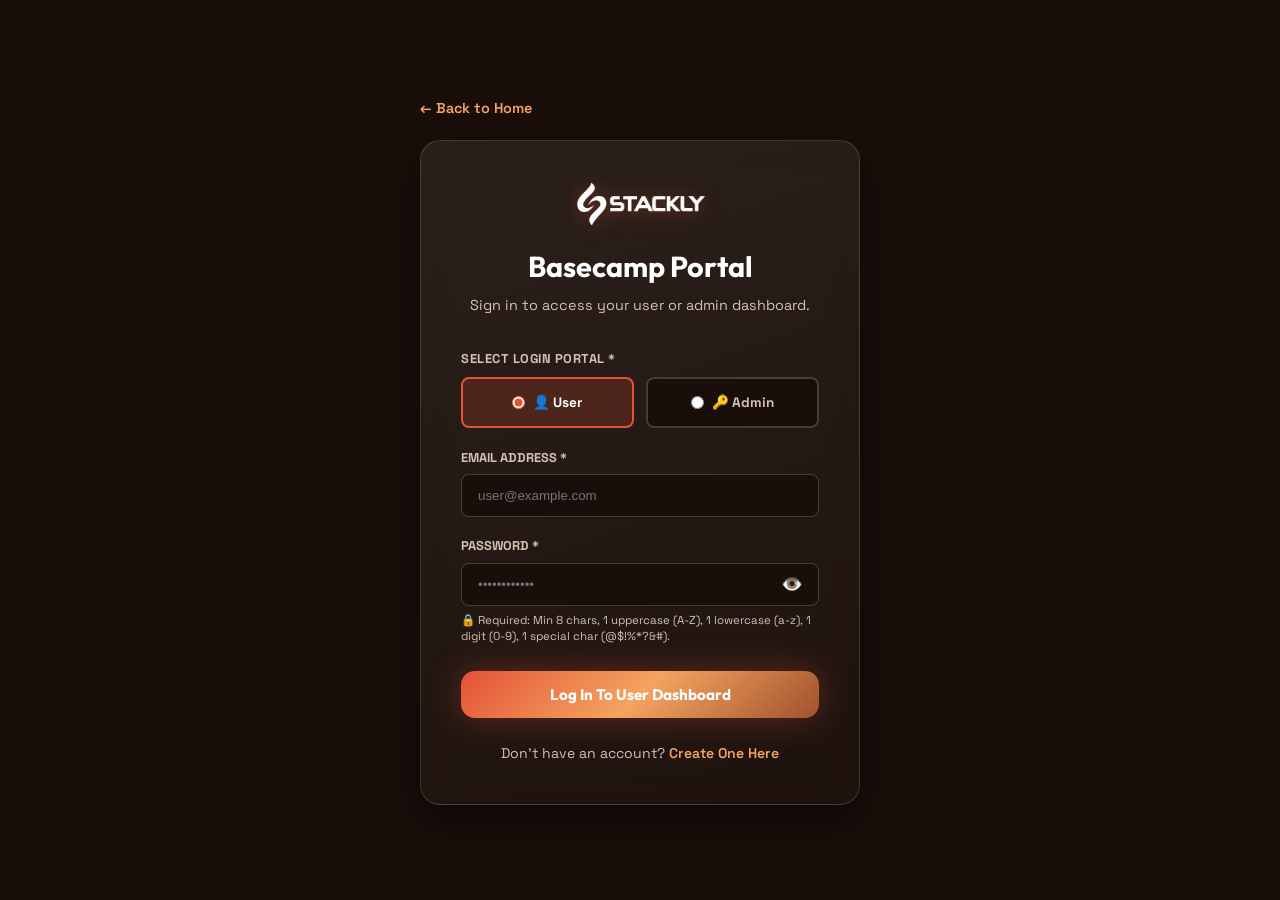
==== login.html @ 4f135f8e "hi" ====
<!DOCTYPE html>
<html lang="en">
<head>
    <meta charset="UTF-8">
    <meta name="viewport" content="width=device-width, initial-scale=1.0">
    <title>Basecamp Login — Stackly Adventure Tourism</title>
    <meta name="description" content="Log in to your Stackly Adventurer or Admin account to view active bookings, gear lists, and dispatch controls.">
    <link rel="icon" type="image/webp" href="images/logoStackly.webp">

    <!-- Fonts -->
    <link rel="preconnect" href="https://fonts.googleapis.com">
    <link rel="preconnect" href="https://fonts.gstatic.com" crossorigin>
    <link href="https://fonts.googleapis.com/css2?family=Outfit:wght@400;500;600;700;800;900&family=Space+Grotesk:wght@400;500;600;700&display=swap" rel="stylesheet">

    <!-- Stylesheet -->
    <link rel="stylesheet" href="css/style.css">
    <style>
        .role-option {
            transition: all 0.2s ease;
        }
        .role-option.active-role {
            border-color: var(--color-primary) !important;
            background: rgba(227, 83, 54, 0.2) !important;
            color: #FFF !important;
        }
        .password-toggle-icon {
            user-select: none;
            cursor: pointer;
            transition: transform 0.2s ease;
        }
        .password-toggle-icon:hover {
            transform: scale(1.15);
        }
    </style>
</head>
<body style="background: var(--color-secondary); color: var(--color-text); min-height: 100vh; display: flex; align-items: center; justify-content: center; padding: 2rem 1rem;">

    <!-- PRELOADER -->
    <div class="preloader" id="preloader">
        <div class="preloader-inner">
            <img src="images/logoStackly.webp" alt="Stackly Logo" class="preloader-logo" style="height: 52px; margin-bottom: 1.5rem;">
            <div class="preloader-bar-wrap">
                <div class="preloader-bar" id="plBar"></div>
            </div>
        </div>
    </div>

    <!-- LOGIN FORM CONTAINER -->
    <main style="width: 100%; max-width: 440px;">
        <div style="margin-bottom: 1.2rem; text-align: left;">
            <a href="index.html" style="color: var(--color-primary-light); font-size: 0.9rem; text-decoration: none; font-weight: 600; display: inline-flex; align-items: center; gap: 0.4rem;">
                ← Back to Home
            </a>
        </div>

        <div class="glass-card" style="padding: 2.5rem;">
            <div style="text-align: center; margin-bottom: 2rem;">
                <a href="index.html">
                    <img src="images/logoStackly.webp" alt="Stackly Logo" class="logo-img" style="height: 46px; margin: 0 auto 1rem;">
                </a>
                <h1 style="font-family: var(--font-heading); color: #FFF; font-size: 1.8rem;">Basecamp Portal</h1>
                <p style="color: var(--color-text-muted); font-size: 0.9rem; margin-top: 0.3rem;">Sign in to access your user or admin dashboard.</p>
            </div>

            <form id="loginForm" style="display: flex; flex-direction: column; gap: 1.2rem;">
                <!-- ROLE SELECTOR OPTION -->
                <div>
                    <label style="display: block; font-size: 0.8rem; font-weight: 700; color: var(--color-text-muted); margin-bottom: 0.5rem; letter-spacing: 0.5px;">SELECT LOGIN PORTAL *</label>
                    <div style="display: grid; grid-template-columns: 1fr 1fr; gap: 0.8rem;">
                        <label id="roleUserLabel" class="role-option active-role" style="display: flex; align-items: center; justify-content: center; gap: 0.5rem; padding: 0.8rem 0.5rem; border-radius: var(--radius-sm); border: 2px solid rgba(245,245,220,0.2); background: rgba(26,14,10,0.85); color: var(--color-text-muted); font-weight: 700; cursor: pointer; font-size: 0.85rem; text-align: center;">
                            <input type="radio" name="loginRole" value="user" checked style="accent-color: var(--color-primary);">
                            <span>👤 User</span>
                        </label>
                        <label id="roleAdminLabel" class="role-option" style="display: flex; align-items: center; justify-content: center; gap: 0.5rem; padding: 0.8rem 0.5rem; border-radius: var(--radius-sm); border: 2px solid rgba(245,245,220,0.2); background: rgba(26,14,10,0.85); color: var(--color-text-muted); font-weight: 700; cursor: pointer; font-size: 0.85rem; text-align: center;">
                            <input type="radio" name="loginRole" value="admin" style="accent-color: var(--color-primary);">
                            <span>🔑 Admin</span>
                        </label>
                    </div>
                </div>

                <!-- EMAIL FIELD -->
                <div>
                    <label style="display: block; font-size: 0.8rem; font-weight: 700; color: var(--color-text-muted); margin-bottom: 0.4rem;">EMAIL ADDRESS *</label>
                    <input type="email" id="loginEmail" name="email" placeholder="user@example.com" required pattern="[a-zA-Z0-9._%+\-]+@[a-zA-Z0-9.\-]+\.[a-zA-Z]{2,}" title="Must be a valid email address (e.g. user@example.com)" style="width: 100%; padding: 0.8rem 1rem; border-radius: var(--radius-sm); border: 1px solid rgba(245,245,220,0.2); background: rgba(26,14,10,0.85); color: #FFF; outline: none;">
                </div>

                <!-- STRONG PASSWORD FIELD WITH EYE MASK TOGGLE -->
                <div>
                    <label style="display: block; font-size: 0.8rem; font-weight: 700; color: var(--color-text-muted); margin-bottom: 0.4rem;">PASSWORD *</label>
                    <div style="position: relative; display: flex; align-items: center;">
                        <input type="password" id="loginPassword" name="password" placeholder="••••••••••••" required pattern="(?=.*[a-z])(?=.*[A-Z])(?=.*\d)(?=.*[@$!%*?&#])[A-Za-z\d@$!%*?&#]{8,}" title="Strong password required: at least 8 characters with 1 uppercase, 1 lowercase, 1 number, and 1 special character (@$!%*?&#)." style="width: 100%; padding: 0.8rem 2.8rem 0.8rem 1rem; border-radius: var(--radius-sm); border: 1px solid rgba(245,245,220,0.2); background: rgba(26,14,10,0.85); color: #FFF; outline: none;">
                        <button type="button" id="togglePasswordBtn" title="Toggle password visibility" class="password-toggle-icon" style="position: absolute; right: 0.8rem; background: none; border: none; color: var(--color-primary-light); font-size: 1.1rem; padding: 0.2rem; display: flex; align-items: center; justify-content: center; outline: none;">
                            👁️
                        </button>
                    </div>
                    <div style="font-size: 0.72rem; color: var(--color-text-muted); margin-top: 0.4rem; line-height: 1.4;">
                        🔒 Required: Min 8 chars, 1 uppercase (A-Z), 1 lowercase (a-z), 1 digit (0-9), 1 special char (@$!%*?&#).
                    </div>
                </div>

                <button type="submit" id="loginSubmitBtn" class="btn btn-primary" style="justify-content: center; margin-top: 0.5rem;">
                    Log In To User Dashboard
                </button>
            </form>

            <div style="text-align: center; margin-top: 1.5rem; font-size: 0.88rem; color: var(--color-text-muted);">
                Don't have an account? <a href="signup.html" style="color: var(--color-primary-light); font-weight: 600; text-decoration: none;">Create One Here</a>
            </div>
        </div>
    </main>

    <script src="js/main.js"></script>
    <script>
        const roleRadios = document.querySelectorAll('input[name="loginRole"]');
        const roleUserLabel = document.getElementById('roleUserLabel');
        const roleAdminLabel = document.getElementById('roleAdminLabel');
        const loginEmail = document.getElementById('loginEmail');
        const loginPassword = document.getElementById('loginPassword');
        const togglePasswordBtn = document.getElementById('togglePasswordBtn');
        const loginSubmitBtn = document.getElementById('loginSubmitBtn');

        // Toggle Eye Mask for Password Field
        togglePasswordBtn?.addEventListener('click', () => {
            const isPassword = loginPassword.type === 'password';
            loginPassword.type = isPassword ? 'text' : 'password';
            togglePasswordBtn.textContent = isPassword ? '🙈' : '👁️';
        });

        // Role Selector Radio Handler
        roleRadios.forEach(radio => {
            radio.addEventListener('change', () => {
                if (radio.value === 'admin') {
                    roleAdminLabel.classList.add('active-role');
                    roleUserLabel.classList.remove('active-role');
                    loginEmail.placeholder = 'admin@stacklyadventures.com';
                    loginSubmitBtn.textContent = 'Log In To Admin Command Hub';
                } else {
                    roleUserLabel.classList.add('active-role');
                    roleAdminLabel.classList.remove('active-role');
                    loginEmail.placeholder = 'adventurer@example.com';
                    loginSubmitBtn.textContent = 'Log In To User Dashboard';
                }
            });
        });

        // Form Submit Handler with Strict Validation
        document.getElementById('loginForm')?.addEventListener('submit', (e) => {
            e.preventDefault();
            const email = loginEmail.value.trim();
            const password = loginPassword.value;
            const selectedRole = document.querySelector('input[name="loginRole"]:checked')?.value || 'user';

            // Validate Email Format
            const emailRegex = /^[a-zA-Z0-9._%+-]+@[a-zA-Z0-9.-]+\.[a-zA-Z]{2,}$/;
            if (!emailRegex.test(email)) {
                alert('Please enter a valid email address format (e.g. user@example.com).');
                return;
            }

            // Validate Strong Password
            const strongPasswordRegex = /^(?=.*[a-z])(?=.*[A-Z])(?=.*\d)(?=.*[@$!%*?&#])[A-Za-z\d@$!%*?&#]{8,}$/;
            if (!strongPasswordRegex.test(password)) {
                alert('Strong Password Required!\n\nYour password must contain:\n• At least 8 characters\n• At least 1 uppercase letter (A-Z)\n• At least 1 lowercase letter (a-z)\n• At least 1 number (0-9)\n• At least 1 special character (@$!%*?&#)');
                return;
            }

            if (selectedRole === 'admin') {
                alert('🔑 Basecamp Admin authenticated! Opening Admin Command Hub...');
                window.location.href = 'admin-dashboard.html';
            } else {
                alert('✨ Adventurer authenticated! Opening User Dashboard...');
                window.location.href = 'user-dashboard.html';
            }
        });
    </script>
</body>
</html>
---- css/style.css ----
/* ============================================================
   STACKLY ADVENTURE TOURISM — BURNT SIENNA MASTER STYLESHEET
   Color Tokens Palette:
   - Primary Burnt Sienna: #E35336
   - Sand / Beige Light:   #F5F5DC
   - Sandy Amber Accent:   #F4A460
   - Earth Brown Dark:     #A0522D
   ============================================================ */

:root {
    /* Burnt Sienna Color Palette */
    --color-primary: #E35336;
    --color-primary-light: #F4A460;
    --color-primary-dark: #A0522D;
    
    --color-secondary: #1A0E0A;           /* Rich Earth Dark Base */
    --color-secondary-light: #281711;     /* Elevated Earth Surface */
    --color-secondary-card: #351F17;      /* Card Earth Base */
    --color-bg-dark: #1A0E0A;             /* Rich Earth Background Base */
    
    --color-accent: #F4A460;              /* Sandy Amber Accent */
    --color-accent-light: #F5F5DC;        /* Soft Beige Glow */
    --color-gold: #F4A460;
    --color-beige: #F5F5DC;

    /* Gradients */
    --gradient-primary: linear-gradient(135deg, #E35336 0%, #F4A460 50%, #A0522D 100%);
    --gradient-hero: linear-gradient(135deg, #E35336 0%, #F4A460 50%, #A0522D 100%);
    --gradient-dark: linear-gradient(160deg, #1A0E0A 0%, #281711 50%, #170C08 100%);
    --gradient-accent: linear-gradient(135deg, #F4A460 0%, #E35336 100%);
    --gradient-card: linear-gradient(160deg, rgba(245,245,220,0.08) 0%, rgba(255,255,255,0.02) 100%);

    /* Text */
    --color-text: #F5F5DC;
    --color-text-muted: #D2C4B4;
    --color-text-dim: #9C8675;

    /* Typography */
    --font-heading: 'Outfit', -apple-system, BlinkMacSystemFont, "Segoe UI", Roboto, sans-serif;
    --font-body: 'Space Grotesk', -apple-system, BlinkMacSystemFont, "Segoe UI", Roboto, sans-serif;

    /* Borders & Shadows */
    --border-glass: 1px solid rgba(245, 245, 220, 0.15);
    --border-glass-light: 1px solid rgba(245, 245, 220, 0.25);
    --shadow-glow: 0 0 35px rgba(227, 83, 54, 0.35);
    --shadow-card: 0 15px 35px rgba(0, 0, 0, 0.5);

    /* Radii */
    --radius-sm: 8px;
    --radius-md: 14px;
    --radius-lg: 20px;
    --radius-xl: 28px;
    --radius-full: 9999px;

    /* Animation Timing */
    --ease-spring: cubic-bezier(0.34, 1.56, 0.64, 1);
    --ease-sleek: cubic-bezier(0.16, 1, 0.3, 1);
}

/* Base Resets */
*, *::before, *::after {
    margin: 0;
    padding: 0;
    box-sizing: border-box;
}

html {
    scroll-behavior: smooth;
    font-size: 16px;
    scroll-padding-top: 80px;
    max-width: 100vw;
    overflow-x: hidden;
}

body {
    font-family: var(--font-body);
    background: var(--color-secondary);
    color: var(--color-text);
    line-height: 1.6;
    max-width: 100vw;
    overflow-x: hidden;
    -webkit-font-smoothing: antialiased;
}

img {
    max-width: 100%;
    height: auto;
    display: block;
}

a {
    text-decoration: none;
    color: inherit;
    transition: all 0.3s var(--ease-sleek);
}

ul {
    list-style: none;
}

.container {
    max-width: 1240px;
    margin: 0 auto;
    padding: 0 1.5rem;
}

.gradient-text {
    background: var(--gradient-hero);
    -webkit-background-clip: text;
    -webkit-text-fill-color: transparent;
    background-clip: text;
}

/* Button Styles */
.btn {
    display: inline-flex;
    align-items: center;
    justify-content: center;
    gap: 0.6rem;
    padding: 0.85rem 1.8rem;
    border-radius: var(--radius-md);
    font-family: var(--font-heading);
    font-weight: 700;
    font-size: 0.95rem;
    cursor: pointer;
    border: none;
    outline: none;
    transition: all 0.3s var(--ease-sleek);
    position: relative;
    overflow: hidden;
    z-index: 1;
}

.btn-primary {
    background: var(--gradient-primary);
    color: #FFFFFF;
    box-shadow: var(--shadow-glow);
}

.btn-primary:hover {
    transform: translateY(-3px) scale(1.02);
    box-shadow: 0 0 50px rgba(227, 83, 54, 0.6);
}

.btn-secondary {
    background: rgba(245, 245, 220, 0.1);
    backdrop-filter: blur(12px);
    -webkit-backdrop-filter: blur(12px);
    border: var(--border-glass-light);
    color: var(--color-beige);
}

.btn-secondary:hover {
    background: rgba(245, 245, 220, 0.2);
    transform: translateY(-3px);
    border-color: rgba(245, 245, 220, 0.4);
}

.btn-accent {
    background: var(--gradient-accent);
    color: #1A0E0A;
    font-weight: 800;
    box-shadow: 0 0 30px rgba(244, 164, 96, 0.4);
}

.btn-accent:hover {
    transform: translateY(-3px);
    box-shadow: 0 0 45px rgba(244, 164, 96, 0.65);
}

/* Glass Card Utility */
.glass-card {
    background: var(--gradient-card);
    backdrop-filter: blur(16px);
    -webkit-backdrop-filter: blur(16px);
    border: var(--border-glass);
    border-radius: var(--radius-lg);
    box-shadow: var(--shadow-card);
    transition: all 0.4s var(--ease-sleek);
}

.glass-card:hover {
    border-color: rgba(227, 83, 54, 0.5);
    box-shadow: 0 20px 45px rgba(227, 83, 54, 0.2);
}

/* ============================================================
   PRELOADER
   ============================================================ */
.preloader {
    position: fixed;
    inset: 0;
    z-index: 99999;
    background: #120A07;
    display: flex;
    align-items: center;
    justify-content: center;
    transition: opacity 0.6s ease, visibility 0.6s ease;
}

.preloader-inner {
    text-align: center;
}

.preloader-logo {
    height: 60px;
    margin-bottom: 1.5rem;
    animation: preloaderPulse 1.5s infinite ease-in-out;
    filter: drop-shadow(0 0 15px rgba(227, 83, 54, 0.5));
}

@keyframes preloaderPulse {
    0%, 100% { transform: scale(1); opacity: 1; }
    50% { transform: scale(1.08); opacity: 0.8; }
}

.preloader-bar-wrap {
    width: 200px;
    height: 4px;
    background: rgba(245, 245, 220, 0.15);
    border-radius: var(--radius-full);
    overflow: hidden;
    margin: 0 auto;
}

.preloader-bar {
    width: 0%;
    height: 100%;
    background: var(--gradient-primary);
    transition: width 0.1s linear;
}

/* ============================================================
   NAVBAR
   ============================================================ */
.navbar {
    position: fixed;
    top: 0;
    left: 0;
    right: 0;
    z-index: 1000;
    padding: 1.2rem 0;
    transition: all 0.4s var(--ease-sleek);
}

.navbar.scrolled {
    background: rgba(26, 14, 10, 0.92);
    backdrop-filter: blur(20px) saturate(180%);
    -webkit-backdrop-filter: blur(20px) saturate(180%);
    border-bottom: var(--border-glass);
    padding: 0.8rem 0;
    box-shadow: 0 10px 30px rgba(0,0,0,0.6);
}

.nav-container {
    display: flex;
    align-items: center;
    justify-content: space-between;
}

.nav-logo {
    display: flex;
    align-items: center;
    gap: 0.5rem;
}

.logo-img {
    height: 44px;
    width: auto;
    filter: drop-shadow(0 2px 10px rgba(227,83,54,0.4));
    transition: transform 0.3s ease;
}

.logo-img:hover {
    transform: scale(1.05);
}

.nav-links {
    display: flex;
    align-items: center;
    gap: 2.2rem;
}

.nav-link {
    font-size: 0.95rem;
    font-weight: 500;
    color: var(--color-text-muted);
    position: relative;
    padding: 0.3rem 0;
}

.nav-link::after {
    content: '';
    position: absolute;
    bottom: 0;
    left: 0;
    width: 0;
    height: 2px;
    background: var(--gradient-primary);
    border-radius: 2px;
    transition: width 0.3s var(--ease-sleek);
}

.nav-link:hover, .nav-link.active {
    color: var(--color-text);
}

.nav-link:hover::after, .nav-link.active::after {
    width: 100%;
}

.nav-toggle {
    display: none;
    flex-direction: column;
    gap: 5px;
    background: none;
    border: none;
    cursor: pointer;
    padding: 0.5rem;
    z-index: 1001;
}

.toggle-bar {
    width: 26px;
    height: 2.5px;
    background: var(--color-text);
    border-radius: 2px;
    transition: all 0.3s ease;
}

.mobile-only-nav {
    display: none !important;
}

/* Mobile Nav Drawer */
@media (max-width: 900px) {
    .mobile-only-nav {
        display: block !important;
    }

    .nav-toggle {
        display: flex;
    }
    
    .nav-links {
        position: fixed;
        top: 0;
        left: 0;
        width: 100vw;
        height: 100vh;
        max-height: 100vh;
        background: rgba(26, 14, 10, 0.98);
        backdrop-filter: blur(25px);
        -webkit-backdrop-filter: blur(25px);
        flex-direction: column;
        justify-content: flex-start;
        align-items: center;
        gap: 1.5rem;
        font-size: 1.2rem;
        opacity: 0;
        visibility: hidden;
        transition: opacity 0.4s ease, visibility 0.4s ease;
        z-index: 1000;
        padding: 5.5rem 2rem 3rem;
        overflow-y: auto;
        -webkit-overflow-scrolling: touch;
    }

    .nav-links::-webkit-scrollbar {
        width: 6px;
    }

    .nav-links::-webkit-scrollbar-track {
        background: rgba(245, 245, 220, 0.05);
    }

    .nav-links::-webkit-scrollbar-thumb {
        background: var(--color-primary);
        border-radius: 10px;
    }

    .nav-links.open {
        opacity: 1;
        visibility: visible;
    }

    .desktop-cta,
    .desktop-login-btn {
        display: none;
    }
}

/* ============================================================
   HERO DYNAMIC SLIDER SECTION
   ============================================================ */
.hero {
    position: relative;
    min-height: 100vh;
    display: flex;
    align-items: center;
    padding: 120px 0 80px;
    overflow: hidden;
}

.hero-slides-wrap {
    position: absolute;
    inset: 0;
    z-index: 0;
}

.hero-slide {
    position: absolute;
    inset: 0;
    opacity: 0;
    transition: opacity 1s ease-in-out, transform 1.2s ease-in-out;
    transform: scale(1.08);
}

.hero-slide.active {
    opacity: 1;
    transform: scale(1);
}

.hero-bg-img {
    width: 100%;
    height: 100%;
    object-fit: cover;
}

.hero-overlay {
    position: absolute;
    inset: 0;
    background: linear-gradient(160deg, rgba(26,14,10,0.95) 0%, rgba(26,14,10,0.78) 45%, rgba(26,14,10,0.92) 100%),
                linear-gradient(90deg, rgba(26,14,10,0.85) 0%, transparent 65%);
}

/* Hero Quick Experience Selector Tabs */
.hero-quick-tabs {
    display: flex;
    align-items: center;
    gap: 0.8rem;
    flex-wrap: wrap;
    margin-top: 2rem;
    animation: fadeInUp 0.8s var(--ease-sleek) 0.9s backwards;
}

.hero-tab-pill {
    display: inline-flex;
    align-items: center;
    gap: 0.5rem;
    padding: 0.5rem 1.1rem;
    border-radius: var(--radius-full);
    background: rgba(245, 245, 220, 0.08);
    backdrop-filter: blur(12px);
    border: 1px solid rgba(245, 245, 220, 0.15);
    font-size: 0.85rem;
    font-weight: 600;
    color: var(--color-text-muted);
    cursor: pointer;
    transition: all 0.3s ease;
}

.hero-tab-pill:hover, .hero-tab-pill.active {
    background: var(--gradient-primary);
    color: #FFFFFF;
    border-color: transparent;
    box-shadow: 0 0 25px rgba(227, 83, 54, 0.45);
    transform: translateY(-2px);
}

/* Slider Controls & Indicators */
.hero-slider-controls {
    position: absolute;
    bottom: 30px;
    right: 5%;
    z-index: 10;
    display: flex;
    align-items: center;
    gap: 1rem;
}

@media (max-width: 768px) {
    .hero-slider-controls {
        position: relative;
        bottom: auto;
        right: auto;
        margin: 1.5rem auto 0;
        justify-content: center;
        width: 100%;
    }
}

.hero-slider-btn {
    width: 46px;
    height: 46px;
    border-radius: 50%;
    background: rgba(245, 245, 220, 0.12);
    backdrop-filter: blur(12px);
    border: 1px solid rgba(245, 245, 220, 0.25);
    color: #FFFFFF;
    display: flex;
    align-items: center;
    justify-content: center;
    cursor: pointer;
    transition: all 0.3s ease;
}

.hero-slider-btn:hover {
    background: var(--color-primary);
    border-color: var(--color-primary);
    transform: scale(1.1);
}

.hero-indicators {
    display: flex;
    align-items: center;
    gap: 0.6rem;
}

.indicator-dot {
    width: 10px;
    height: 10px;
    border-radius: 50%;
    background: rgba(245, 245, 220, 0.3);
    cursor: pointer;
    transition: all 0.3s ease;
}

.indicator-dot.active {
    width: 28px;
    border-radius: 10px;
    background: var(--color-primary);
    box-shadow: 0 0 15px var(--color-primary);
}

/* Floating particles */
.hero-particles {
    position: absolute;
    inset: 0;
    pointer-events: none;
    z-index: 1;
}

.particle {
    position: absolute;
    width: 4px;
    height: 4px;
    background: rgba(227, 83, 54, 0.6);
    border-radius: 50%;
    animation: particleUp 8s linear infinite;
}

@keyframes particleUp {
    0% { transform: translateY(100vh) scale(0.5); opacity: 0; }
    50% { opacity: 1; }
    100% { transform: translateY(-10vh) scale(1.2); opacity: 0; }
}

.hero-content {
    position: relative;
    z-index: 2;
    display: flex;
    flex-direction: column;
    gap: 2rem;
    width: 100%;
}

.hero-left {
    width: 100%;
    min-width: 0;
}

@media (min-width: 961px) {
    .hero-content {
        display: grid;
        grid-template-columns: 1.1fr 0.9fr;
        gap: 3rem;
        align-items: center;
    }
}

@media (max-width: 960px) {
    .hero {
        padding: 100px 0 60px;
        min-height: auto;
    }
}

.hero-badge {
    display: inline-flex;
    align-items: center;
    gap: 0.6rem;
    background: rgba(227, 83, 54, 0.15);
    border: 1px solid rgba(227, 83, 54, 0.35);
    padding: 0.45rem 1.1rem;
    border-radius: var(--radius-full);
    font-size: clamp(0.72rem, 2.8vw, 0.85rem);
    font-weight: 600;
    color: var(--color-primary-light);
    margin-bottom: 1.2rem;
    backdrop-filter: blur(10px);
    max-width: 100%;
    white-space: nowrap;
    overflow: hidden;
    text-overflow: ellipsis;
    flex-shrink: 0;
    animation: fadeInDown 0.8s var(--ease-sleek) 0.2s backwards;
}

.hero-badge-dot {
    width: 8px;
    height: 8px;
    border-radius: 50%;
    background: var(--color-primary);
    box-shadow: 0 0 10px var(--color-primary);
    animation: pulseDot 2s infinite ease-in-out;
    flex-shrink: 0;
}

@keyframes pulseDot {
    0%, 100% { transform: scale(1); opacity: 1; }
    50% { transform: scale(1.4); opacity: 0.5; }
}

.hero-title {
    font-family: var(--font-heading);
    font-size: clamp(1.6rem, 5.5vw, 4.2rem);
    font-weight: 900;
    line-height: 1.15;
    margin-bottom: 1.2rem;
    letter-spacing: -0.01em;
    width: 100%;
    word-break: normal;
    overflow-wrap: break-word;
    white-space: normal;
    transition: opacity 0.3s ease, transform 0.3s ease;
    animation: fadeInUp 0.8s var(--ease-sleek) 0.4s backwards;
}

.hero-subtitle {
    font-size: clamp(0.9rem, 2.5vw, 1.2rem);
    color: var(--color-text-muted);
    line-height: 1.65;
    margin-bottom: 1.8rem;
    max-width: 540px;
    width: 100%;
    word-break: normal;
    overflow-wrap: break-word;
    white-space: normal;
    transition: opacity 0.3s ease, transform 0.3s ease;
    animation: fadeInUp 0.8s var(--ease-sleek) 0.6s backwards;
}

.hero-actions {
    display: flex;
    align-items: center;
    gap: 1.2rem;
    flex-wrap: wrap;
    margin-bottom: 1.5rem;
    width: 100%;
    animation: fadeInUp 0.8s var(--ease-sleek) 0.8s backwards;
}

.hero-stats {
    display: flex;
    align-items: center;
    gap: 1.8rem;
    padding: 1rem 1.8rem;
    background: rgba(245, 245, 220, 0.05);
    border: var(--border-glass);
    border-radius: var(--radius-lg);
    backdrop-filter: blur(16px);
    width: fit-content;
    max-width: 100%;
    flex-wrap: wrap;
    animation: fadeInUp 0.8s var(--ease-sleek) 1.1s backwards;
}

.stat-item {
    text-align: left;
}

.stat-num {
    font-family: var(--font-heading);
    font-size: 1.6rem;
    font-weight: 800;
    color: var(--color-primary-light);
    line-height: 1;
}

.stat-label {
    font-size: 0.78rem;
    color: var(--color-text-muted);
    margin-top: 4px;
}

.stat-divider {
    width: 1px;
    height: 32px;
    background: rgba(245, 245, 220, 0.2);
}

@media (max-width: 600px) {
    .hero-badge {
        font-size: 0.75rem;
        padding: 0.4rem 0.9rem;
    }

    .hero-actions {
        flex-direction: column;
        align-items: stretch;
    }

    .hero-actions .btn {
        width: 100%;
    }

    .hero-stats {
        width: 100%;
        gap: 0.6rem;
        padding: 0.8rem 1rem;
        justify-content: space-around;
    }

    .stat-item {
        text-align: center;
    }

    .stat-num {
        font-size: 1.25rem;
    }

    .stat-label {
        font-size: 0.7rem;
    }

    .stat-divider {
        display: none;
    }
}

/* Single Hero Visual Card (Hero Right Side) */
.hero-visuals {
    position: relative;
    display: flex;
    align-items: center;
    justify-content: center;
}

.hero-single-card {
    position: relative;
    width: 100%;
    max-width: 440px;
    height: 360px;
    border-radius: var(--radius-xl);
    overflow: hidden;
    box-shadow: 0 30px 70px rgba(0, 0, 0, 0.7);
    border: 1px solid rgba(245, 245, 220, 0.25);
    animation: heroSingleFloat 6s ease-in-out infinite alternate;
    cursor: pointer;
    transition: transform 0.5s var(--ease-sleek), box-shadow 0.5s ease;
}

.hero-single-card:hover {
    transform: translateY(-10px) scale(1.02);
    box-shadow: 0 35px 80px rgba(227, 83, 54, 0.4);
    border-color: rgba(227, 83, 54, 0.6);
}

@keyframes heroSingleFloat {
    0% { transform: translateY(0) rotate(1deg); }
    100% { transform: translateY(-12px) rotate(-1deg); }
}

.hero-single-img {
    width: 100%;
    height: 100%;
    object-fit: cover;
    transition: opacity 0.5s ease, transform 0.8s ease;
}

.hero-single-card:hover .hero-single-img {
    transform: scale(1.08);
}

.hero-single-overlay {
    position: absolute;
    inset: 0;
    background: linear-gradient(180deg, transparent 40%, rgba(26,14,10,0.9) 100%);
    pointer-events: none;
}

.hero-single-meta {
    position: absolute;
    bottom: 20px;
    left: 20px;
    right: 20px;
    z-index: 3;
    display: flex;
    align-items: center;
    justify-content: space-between;
}

.hero-single-tag {
    background: rgba(26, 14, 10, 0.88);
    backdrop-filter: blur(12px);
    border: 1px solid rgba(245, 245, 220, 0.25);
    padding: 0.45rem 1rem;
    border-radius: var(--radius-full);
    font-family: var(--font-heading);
    font-size: 0.85rem;
    font-weight: 700;
    color: #FFFFFF;
}

.hero-single-price {
    background: var(--gradient-primary);
    padding: 0.45rem 1rem;
    border-radius: var(--radius-full);
    font-family: var(--font-heading);
    font-size: 0.95rem;
    font-weight: 800;
    color: #FFFFFF;
    box-shadow: 0 4px 15px rgba(227,83,54,0.45);
}

/* ============================================================
   SECTION COMMON STYLES
   ============================================================ */
.section {
    padding: 6rem 0;
    position: relative;
}

.section-header {
    text-align: center;
    max-width: 650px;
    margin: 0 auto 4rem;
}

.subtitle {
    display: inline-block;
    font-family: var(--font-heading);
    font-size: 0.85rem;
    font-weight: 700;
    text-transform: uppercase;
    letter-spacing: 0.12em;
    color: var(--color-primary-light);
    margin-bottom: 0.6rem;
}

.title {
    font-family: var(--font-heading);
    font-size: clamp(2rem, 3.8vw, 3rem);
    font-weight: 800;
    line-height: 1.15;
    margin-bottom: 1rem;
    color: var(--color-text);
}

.description {
    color: var(--color-text-muted);
    font-size: 1.05rem;
    line-height: 1.7;
}

/* ============================================================
   FEATURES / VALUE PROPOSITIONS
   ============================================================ */
.features-grid {
    display: grid;
    grid-template-columns: repeat(auto-fit, minmax(min(260px, 100%), 1fr));
    gap: 2rem;
}

.feature-card {
    padding: 2.2rem 1.8rem;
    text-align: left;
}

.feature-icon {
    width: 60px;
    height: 60px;
    border-radius: var(--radius-md);
    background: rgba(227, 83, 54, 0.15);
    border: 1px solid rgba(227, 83, 54, 0.35);
    display: flex;
    align-items: center;
    justify-content: center;
    color: var(--color-primary-light);
    margin-bottom: 1.5rem;
    transition: transform 0.4s var(--ease-spring);
}

.feature-card:hover .feature-icon {
    transform: scale(1.15) rotate(5deg);
    background: var(--gradient-primary);
    color: #FFFFFF;
}

.feature-card h3 {
    font-family: var(--font-heading);
    font-size: 1.3rem;
    font-weight: 700;
    margin-bottom: 0.6rem;
    color: #FFFFFF;
}

.feature-card p {
    color: var(--color-text-muted);
    font-size: 0.95rem;
    line-height: 1.6;
}

/* ============================================================
   ADVENTURES GRID SECTION
   ============================================================ */
.filter-tabs {
    display: flex;
    align-items: center;
    justify-content: center;
    gap: 0.8rem;
    flex-wrap: wrap;
    margin-bottom: 3rem;
}

.tab-btn {
    padding: 0.6rem 1.4rem;
    border-radius: var(--radius-full);
    background: rgba(245, 245, 220, 0.05);
    border: var(--border-glass);
    color: var(--color-text-muted);
    font-family: var(--font-heading);
    font-weight: 600;
    font-size: 0.9rem;
    cursor: pointer;
    transition: all 0.3s ease;
}

.tab-btn:hover, .tab-btn.active {
    background: var(--gradient-primary);
    color: #FFFFFF;
    border-color: transparent;
    box-shadow: 0 0 25px rgba(227, 83, 54, 0.45);
}

.adventures-grid {
    display: grid;
    grid-template-columns: repeat(auto-fill, minmax(min(280px, 100%), 1fr));
    gap: 2rem;
}

.adv-card {
    border-radius: var(--radius-lg);
    overflow: hidden;
    background: var(--color-secondary-card);
    border: var(--border-glass);
    transition: all 0.4s var(--ease-sleek);
    position: relative;
    display: flex;
    flex-direction: column;
}

.adv-card:hover {
    transform: translateY(-8px);
    box-shadow: 0 20px 40px rgba(0,0,0,0.6);
    border-color: rgba(227, 83, 54, 0.5);
}

.adv-img-wrap {
    position: relative;
    height: 240px;
    overflow: hidden;
}

.adv-img {
    width: 100%;
    height: 100%;
    object-fit: cover;
    transition: transform 0.6s var(--ease-sleek);
}

.adv-card:hover .adv-img {
    transform: scale(1.1);
}

.adv-price-badge {
    position: absolute;
    top: 15px;
    right: 15px;
    background: rgba(26, 14, 10, 0.88);
    backdrop-filter: blur(10px);
    border: 1px solid rgba(245, 245, 220, 0.25);
    padding: 0.4rem 0.9rem;
    border-radius: var(--radius-full);
    font-family: var(--font-heading);
    font-weight: 800;
    font-size: 1rem;
    color: var(--color-gold);
}

.adv-category-tag {
    position: absolute;
    bottom: 15px;
    left: 15px;
    background: var(--gradient-primary);
    color: #FFFFFF;
    padding: 0.3rem 0.8rem;
    border-radius: var(--radius-sm);
    font-size: 0.75rem;
    font-weight: 700;
    text-transform: uppercase;
    letter-spacing: 0.05em;
}

.adv-body {
    padding: 1.6rem;
    display: flex;
    flex-direction: column;
    flex: 1;
}

.adv-title {
    font-family: var(--font-heading);
    font-size: 1.35rem;
    font-weight: 700;
    color: #FFFFFF;
    margin-bottom: 0.5rem;
}

.adv-desc {
    color: var(--color-text-muted);
    font-size: 0.92rem;
    line-height: 1.6;
    margin-bottom: 1.2rem;
    flex: 1;
}

.adv-meta {
    display: flex;
    align-items: center;
    justify-content: space-between;
    padding-top: 1rem;
    border-top: 1px solid rgba(245, 245, 220, 0.1);
    font-size: 0.85rem;
    color: var(--color-text-dim);
}

/* ============================================================
   EXPEDITION CALCULATOR / QUIZ
   ============================================================ */
.quiz-box {
    background: linear-gradient(145deg, rgba(53, 31, 23, 0.85) 0%, rgba(26, 14, 10, 0.95) 100%);
    backdrop-filter: blur(20px);
    border: var(--border-glass-light);
    border-radius: var(--radius-xl);
    padding: 3rem 2rem;
    max-width: 850px;
    margin: 0 auto;
    box-shadow: 0 25px 60px rgba(0,0,0,0.65);
}

.quiz-steps {
    display: grid;
    grid-template-columns: repeat(auto-fit, minmax(220px, 1fr));
    gap: 1.5rem;
    margin-bottom: 2rem;
}

.quiz-group label {
    display: block;
    font-family: var(--font-heading);
    font-size: 0.9rem;
    font-weight: 700;
    color: var(--color-text-muted);
    margin-bottom: 0.6rem;
    text-transform: uppercase;
    letter-spacing: 0.05em;
}

.quiz-select {
    width: 100%;
    padding: 0.9rem 1.2rem;
    border-radius: var(--radius-md);
    background: rgba(26, 14, 10, 0.85);
    border: 1px solid rgba(245, 245, 220, 0.2);
    color: #FFFFFF;
    font-family: var(--font-body);
    font-size: 0.95rem;
    outline: none;
    cursor: pointer;
    transition: border 0.3s ease;
}

.quiz-select:focus {
    border-color: var(--color-primary);
}

/* Contact & Auth Form Mobile Responsive Box */
.contact-form-box {
    display: flex;
    flex-direction: column;
    gap: 1.2rem;
    padding: 2.5rem;
}

@media (max-width: 600px) {
    .contact-form-box {
        padding: 1.25rem 0.85rem !important;
    }
    
    .contact-form-box input,
    .contact-form-box select,
    .contact-form-box textarea {
        font-size: 0.88rem !important;
        padding: 0.75rem 0.85rem !important;
    }

    .glass-card[style*="padding: 2.5rem"],
    .glass-card[style*="padding: 2rem"] {
        padding: 1.25rem 0.85rem !important;
    }
}

/* ============================================================
   MODAL POPUP
   ============================================================ */
.modal-overlay {
    position: fixed;
    inset: 0;
    z-index: 10000;
    background: rgba(18, 10, 7, 0.88);
    backdrop-filter: blur(20px);
    display: flex;
    align-items: center;
    justify-content: center;
    padding: 1.5rem;
    opacity: 0;
    visibility: hidden;
    transition: all 0.4s var(--ease-sleek);
}

.modal-overlay.active {
    opacity: 1;
    visibility: visible;
}

.modal-card {
    width: 100%;
    max-width: 800px;
    background: #281711;
    border: var(--border-glass-light);
    border-radius: var(--radius-xl);
    overflow: hidden;
    position: relative;
    box-shadow: 0 30px 70px rgba(0,0,0,0.85);
    transform: scale(0.9);
    transition: transform 0.4s var(--ease-spring);
}

.modal-overlay.active .modal-card {
    transform: scale(1);
}

.modal-close {
    position: absolute;
    top: 15px;
    right: 20px;
    width: 36px;
    height: 36px;
    border-radius: 50%;
    background: rgba(245, 245, 220, 0.15);
    border: none;
    color: #FFFFFF;
    font-size: 1.5rem;
    cursor: pointer;
    z-index: 10;
    display: flex;
    align-items: center;
    justify-content: center;
    transition: background 0.3s ease;
}

.modal-close:hover {
    background: var(--color-primary);
}

.modal-grid {
    display: grid;
    grid-template-columns: 1fr 1.2fr;
}

@media (max-width: 768px) {
    .modal-grid {
        grid-template-columns: 1fr;
    }
}

.modal-media img {
    width: 100%;
    height: 100%;
    object-fit: cover;
    min-height: 250px;
}

.modal-info {
    padding: 2.2rem;
    display: flex;
    flex-direction: column;
}

/* ============================================================
   FOOTER
   ============================================================ */
.footer {
    background: #120A07;
    border-top: var(--border-glass);
    padding: 5rem 0 2rem;
    color: var(--color-text-muted);
}

.footer-grid {
    display: grid;
    grid-template-columns: 1.5fr repeat(3, 1fr);
    gap: 3rem;
    margin-bottom: 4rem;
}

@media (max-width: 900px) {
    .footer-grid {
        grid-template-columns: 1fr 1fr;
    }
}

@media (max-width: 600px) {
    .footer-grid {
        grid-template-columns: 1fr;
    }
}

.footer-bottom {
    display: flex;
    align-items: center;
    justify-content: space-between;
    padding-top: 2rem;
    border-top: 1px solid rgba(245, 245, 220, 0.1);
    font-size: 0.85rem;
    flex-wrap: wrap;
    gap: 1rem;
}

/* Keyframe Animations */
@keyframes fadeInUp {
    from { opacity: 0; transform: translateY(30px); }
    to { opacity: 1; transform: translateY(0); }
}

@keyframes fadeInDown {
    from { opacity: 0; transform: translateY(-30px); }
    to { opacity: 1; transform: translateY(0); }
}
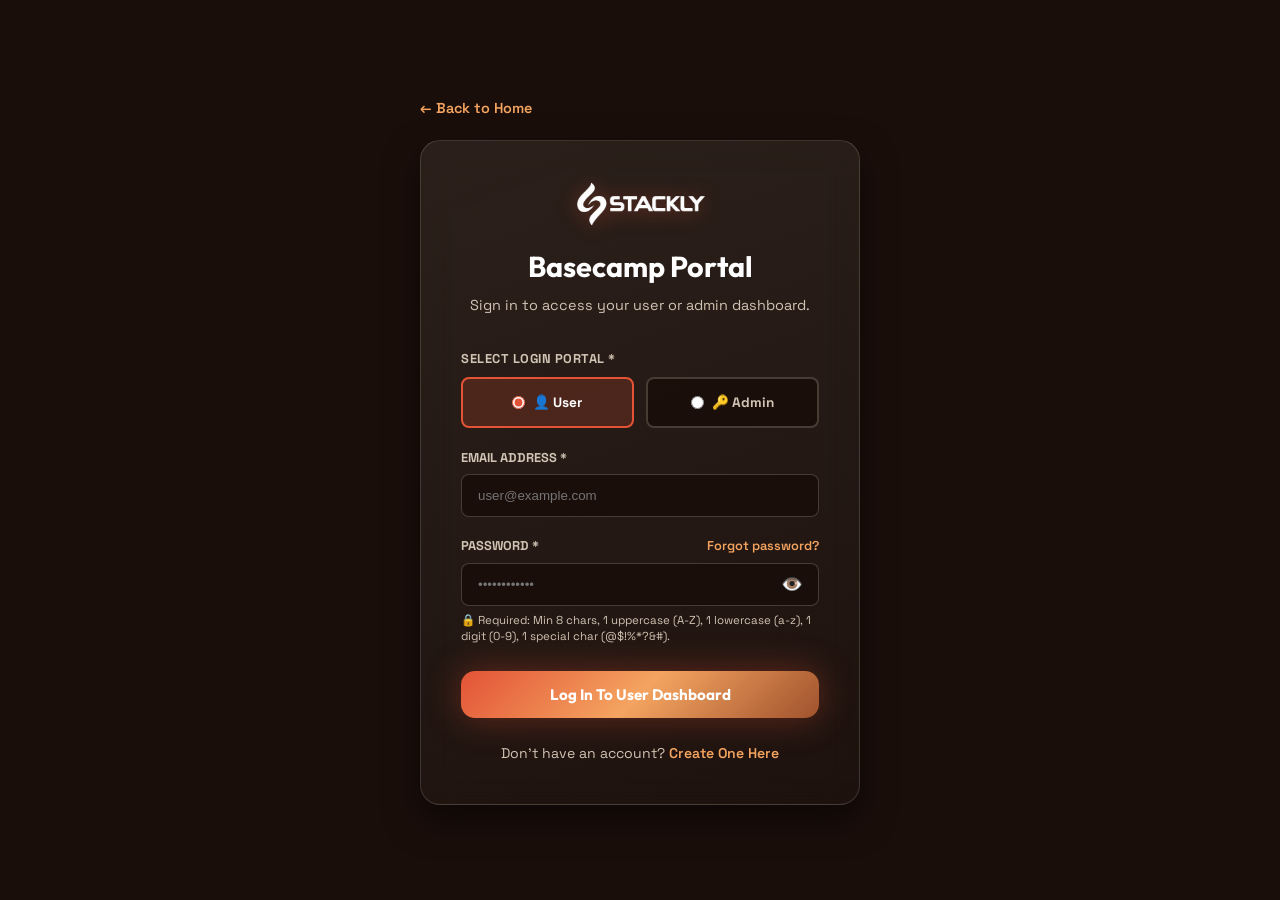
==== commit b5223658: "hi" ====
--- a/login.html
+++ b/login.html
@@ -86,7 +86,10 @@
 
                 <!-- STRONG PASSWORD FIELD WITH EYE MASK TOGGLE -->
                 <div>
-                    <label style="display: block; font-size: 0.8rem; font-weight: 700; color: var(--color-text-muted); margin-bottom: 0.4rem;">PASSWORD *</label>
+                    <div style="display: flex; justify-content: space-between; align-items: center; margin-bottom: 0.4rem;">
+                        <label style="font-size: 0.8rem; font-weight: 700; color: var(--color-text-muted);">PASSWORD *</label>
+                        <a href="404.html" style="color: var(--color-primary-light); font-size: 0.8rem; font-weight: 600; text-decoration: none; transition: color 0.2s ease;">Forgot password?</a>
+                    </div>
                     <div style="position: relative; display: flex; align-items: center;">
                         <input type="password" id="loginPassword" name="password" placeholder="••••••••••••" required pattern="(?=.*[a-z])(?=.*[A-Z])(?=.*\d)(?=.*[@$!%*?&#])[A-Za-z\d@$!%*?&#]{8,}" title="Strong password required: at least 8 characters with 1 uppercase, 1 lowercase, 1 number, and 1 special character (@$!%*?&#)." style="width: 100%; padding: 0.8rem 2.8rem 0.8rem 1rem; border-radius: var(--radius-sm); border: 1px solid rgba(245,245,220,0.2); background: rgba(26,14,10,0.85); color: #FFF; outline: none;">
                         <button type="button" id="togglePasswordBtn" title="Toggle password visibility" class="password-toggle-icon" style="position: absolute; right: 0.8rem; background: none; border: none; color: var(--color-primary-light); font-size: 1.1rem; padding: 0.2rem; display: flex; align-items: center; justify-content: center; outline: none;">
